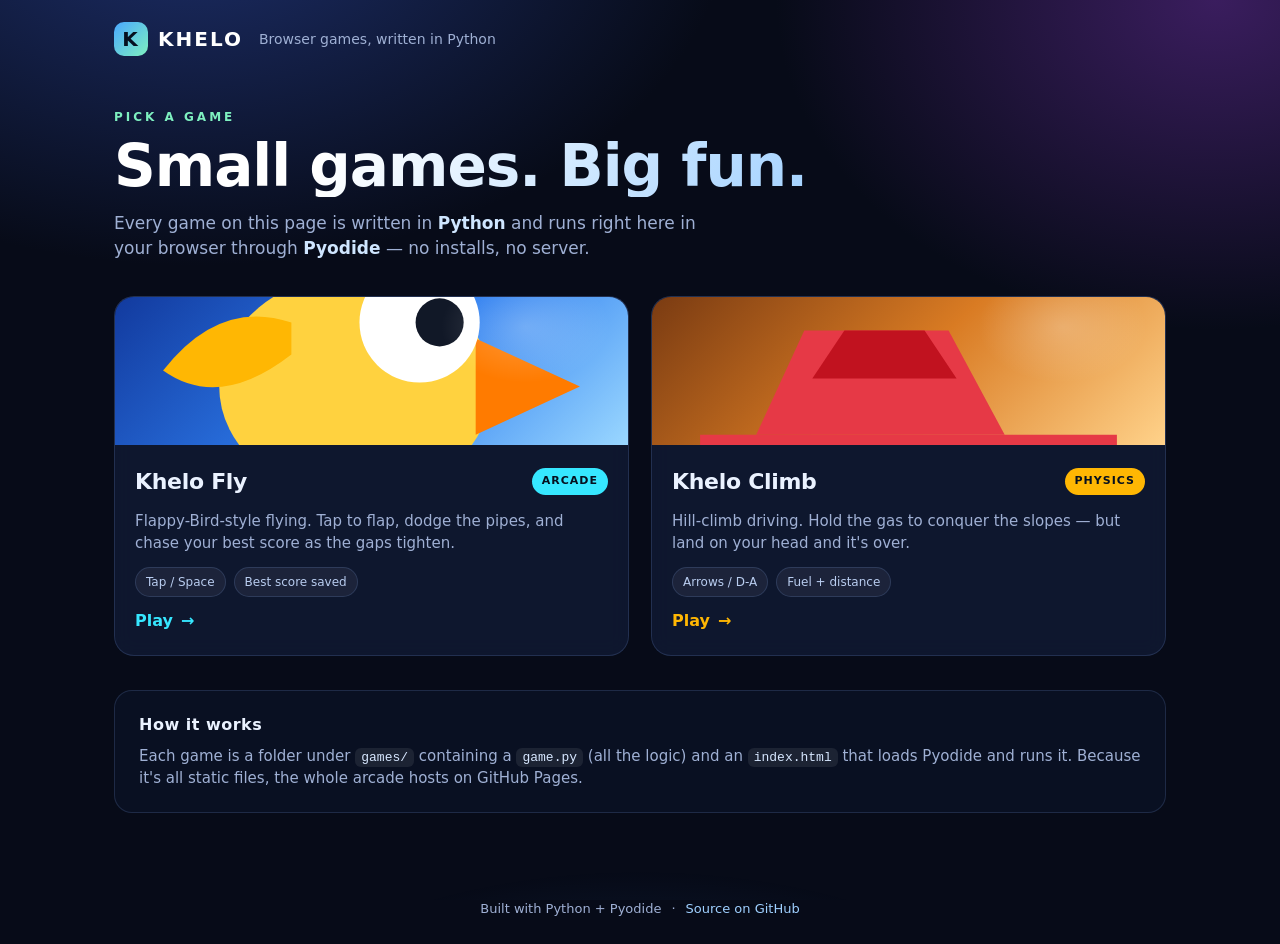
==== index.html @ b12587e0 "Use inline SVG icons on the dashboard cards" ====
<!doctype html>
<html lang="en">
<head>
  <meta charset="utf-8">
  <meta name="viewport" content="width=device-width, initial-scale=1">
  <meta name="description" content="Khelo - a little arcade of browser games, all written in Python and running in your browser.">
  <title>Khelo - Play Python Games</title>
  <link rel="stylesheet" href="style.css">
</head>
<body>
  <div class="glow" aria-hidden="true"></div>

  <header class="topbar">
    <a class="brand" href="./"><span>K</span>KHELO</a>
    <span class="tagline">Browser games, written in Python</span>
  </header>

  <main class="wrap">
    <section class="hero">
      <p class="eyebrow">Pick a game</p>
      <h1>Small games. Big fun.</h1>
      <p class="lede">
        Every game on this page is written in <strong>Python</strong> and runs right here in
        your browser through <strong>Pyodide</strong> — no installs, no server.
      </p>
    </section>

    <!-- Add a new game by copying a <a class="card"> block and pointing it at
         its folder under games/. -->
    <section class="grid" aria-label="Games">

      <a class="card" href="games/fly/" style="--accent:#36e7ff">
        <div class="thumb thumb-fly" aria-hidden="true">
          <svg viewBox="0 0 64 64">
            <ellipse cx="30" cy="34" rx="17" ry="14" fill="#ffd23f"/>
            <path d="M45 28l13 6-13 6z" fill="#ff7b00"/>
            <circle cx="38" cy="26" r="7.5" fill="#fff"/>
            <circle cx="40.5" cy="26" r="3" fill="#111827"/>
            <path d="M22 30q-9 7-16 2 7-9 16-6z" fill="#ffb703"/>
          </svg>
        </div>
        <div class="card-body">
          <div class="card-head">
            <h2>Khelo Fly</h2>
            <span class="chip">Arcade</span>
          </div>
          <p>Flappy-Bird-style flying. Tap to flap, dodge the pipes, and chase your best score as the gaps tighten.</p>
          <div class="meta">
            <span>Tap / Space</span>
            <span>Best score saved</span>
          </div>
          <span class="play">Play <b>&#8594;</b></span>
        </div>
      </a>

      <a class="card" href="games/hillclimb/" style="--accent:#ffb703">
        <div class="thumb thumb-climb" aria-hidden="true">
          <svg viewBox="0 0 64 64">
            <path d="M6 40h52v7H6z" fill="#e63946"/>
            <path d="M13 40l6-13h18l7 13z" fill="#e63946"/>
            <path d="M20 33l4-6h10l4 6z" fill="#c1121f"/>
            <circle cx="19" cy="49" r="6.5" fill="#1c2233"/>
            <circle cx="47" cy="49" r="6.5" fill="#1c2233"/>
            <circle cx="19" cy="49" r="2.6" fill="#7b8798"/>
            <circle cx="47" cy="49" r="2.6" fill="#7b8798"/>
          </svg>
        </div>
        <div class="card-body">
          <div class="card-head">
            <h2>Khelo Climb</h2>
            <span class="chip">Physics</span>
          </div>
          <p>Hill-climb driving. Hold the gas to conquer the slopes — but land on your head and it's over.</p>
          <div class="meta">
            <span>Arrows / D-A</span>
            <span>Fuel + distance</span>
          </div>
          <span class="play">Play <b>&#8594;</b></span>
        </div>
      </a>

    </section>

    <section class="note">
      <h3>How it works</h3>
      <p>
        Each game is a folder under <code>games/</code> containing a <code>game.py</code>
        (all the logic) and an <code>index.html</code> that loads Pyodide and runs it.
        Because it's all static files, the whole arcade hosts on GitHub Pages.
      </p>
    </section>
  </main>

  <footer class="foot">
    <span>Built with Python + Pyodide</span>
    <span>·</span>
    <a href="https://github.com/542bheemsingh-cmd/khelo">Source on GitHub</a>
  </footer>
</body>
</html>
---- style.css ----
:root {
  --ink: #eaf2ff;
  --muted: #9fb0d4;
  --panel: rgba(18, 28, 56, 0.72);
  --line: rgba(140, 180, 255, 0.16);
}

* { box-sizing: border-box; }

html, body { margin: 0; }

body {
  min-height: 100%;
  background:
    radial-gradient(900px 600px at 15% -10%, #1d2f6b 0%, transparent 60%),
    radial-gradient(800px 600px at 95% 0%, #3a1d5e 0%, transparent 55%),
    #070b18;
  color: var(--ink);
  font-family: system-ui, -apple-system, "Segoe UI", Roboto, sans-serif;
  line-height: 1.5;
  overflow-x: hidden;
}

.glow {
  position: fixed;
  inset: 0;
  pointer-events: none;
  background: radial-gradient(600px 300px at 50% 120%, rgba(80, 160, 255, 0.18), transparent 70%);
}

/* ---- top bar ---- */
.topbar {
  display: flex;
  align-items: center;
  gap: 16px;
  padding: 22px clamp(18px, 5vw, 64px);
  max-width: 1180px;
  margin: 0 auto;
}

.brand {
  display: inline-flex;
  align-items: center;
  gap: 10px;
  font-weight: 800;
  letter-spacing: 2px;
  font-size: 20px;
  color: #fff;
  text-decoration: none;
}
.brand span {
  display: grid;
  place-items: center;
  width: 34px;
  height: 34px;
  border-radius: 10px;
  background: linear-gradient(135deg, #4aa8ff, #7ef0c0);
  color: #06101f;
  font-weight: 900;
}

.tagline { color: var(--muted); font-size: 14px; }

/* ---- layout ---- */
.wrap {
  max-width: 1180px;
  margin: 0 auto;
  padding: 0 clamp(18px, 5vw, 64px) 60px;
}

.hero { padding: 30px 0 34px; }

.eyebrow {
  margin: 0 0 10px;
  text-transform: uppercase;
  letter-spacing: 3px;
  font-size: 12px;
  font-weight: 700;
  color: #7ef0c0;
}

.hero h1 {
  margin: 0 0 14px;
  font-size: clamp(34px, 6vw, 58px);
  line-height: 1.05;
  letter-spacing: -1px;
  background: linear-gradient(120deg, #ffffff 20%, #9fd0ff 70%, #7ef0c0);
  -webkit-background-clip: text;
  background-clip: text;
  color: transparent;
}

.lede {
  margin: 0;
  max-width: 620px;
  font-size: 17px;
  color: var(--muted);
}
.lede strong { color: #cfe6ff; font-weight: 700; }

/* ---- cards ---- */
.grid {
  display: grid;
  grid-template-columns: repeat(auto-fit, minmax(300px, 1fr));
  gap: 22px;
}

.card {
  display: flex;
  flex-direction: column;
  background: var(--panel);
  border: 1px solid var(--line);
  border-radius: 20px;
  overflow: hidden;
  text-decoration: none;
  color: inherit;
  backdrop-filter: blur(10px);
  transition: transform 0.18s ease, border-color 0.18s ease, box-shadow 0.18s ease;
}
.card:hover,
.card:focus-visible {
  transform: translateY(-6px);
  border-color: var(--accent);
  box-shadow: 0 22px 50px rgba(0, 0, 0, 0.45), 0 0 0 1px var(--accent) inset;
  outline: none;
}

.thumb {
  position: relative;
  height: 148px;
  display: grid;
  place-items: center;
  overflow: hidden;
}
.thumb::after {
  content: "";
  position: absolute;
  inset: 0;
  background: radial-gradient(120px 80px at 80% 20%, rgba(255, 255, 255, 0.22), transparent 70%);
}
.thumb .emoji { font-size: 62px; filter: drop-shadow(0 8px 18px rgba(0, 0, 0, 0.45)); }
.thumb-fly { background: linear-gradient(135deg, #123a9e, #2f7ff0 55%, #9ad7ff); }
.thumb-climb { background: linear-gradient(135deg, #7a3b12, #d97b23 50%, #ffd28a); }

.card-body { padding: 20px 20px 22px; display: flex; flex-direction: column; gap: 12px; flex: 1; }

.card-head { display: flex; align-items: center; justify-content: space-between; gap: 12px; }
.card-head h2 { margin: 0; font-size: 22px; letter-spacing: -0.3px; }

.chip {
  font-size: 11px;
  font-weight: 700;
  letter-spacing: 1px;
  text-transform: uppercase;
  padding: 5px 10px;
  border-radius: 999px;
  color: #06101f;
  background: var(--accent);
}

.card-body p { margin: 0; color: var(--muted); font-size: 15px; }

.meta { display: flex; flex-wrap: wrap; gap: 8px; }
.meta span {
  font-size: 12px;
  color: #b9cdf0;
  padding: 5px 10px;
  border-radius: 999px;
  background: rgba(255, 255, 255, 0.06);
  border: 1px solid var(--line);
}

.play {
  margin-top: auto;
  font-weight: 700;
  color: var(--accent);
  display: inline-flex;
  align-items: center;
  gap: 8px;
}
.play b { transition: transform 0.18s ease; }
.card:hover .play b { transform: translateX(4px); }

/* ---- note ---- */
.note {
  margin-top: 34px;
  padding: 22px 24px;
  border-radius: 18px;
  background: rgba(12, 20, 42, 0.6);
  border: 1px solid var(--line);
}
.note h3 { margin: 0 0 8px; font-size: 16px; letter-spacing: 0.5px; }
.note p { margin: 0; color: var(--muted); font-size: 15px; }
code {
  background: rgba(255, 255, 255, 0.08);
  padding: 2px 6px;
  border-radius: 6px;
  font-size: 13px;
  color: #d7e7ff;
}

/* ---- footer ---- */
.foot {
  display: flex;
  gap: 10px;
  justify-content: center;
  align-items: center;
  padding: 26px;
  color: var(--muted);
  font-size: 13px;
}
.foot a { color: #9fd0ff; text-decoration: none; }
.foot a:hover { text-decoration: underline; }
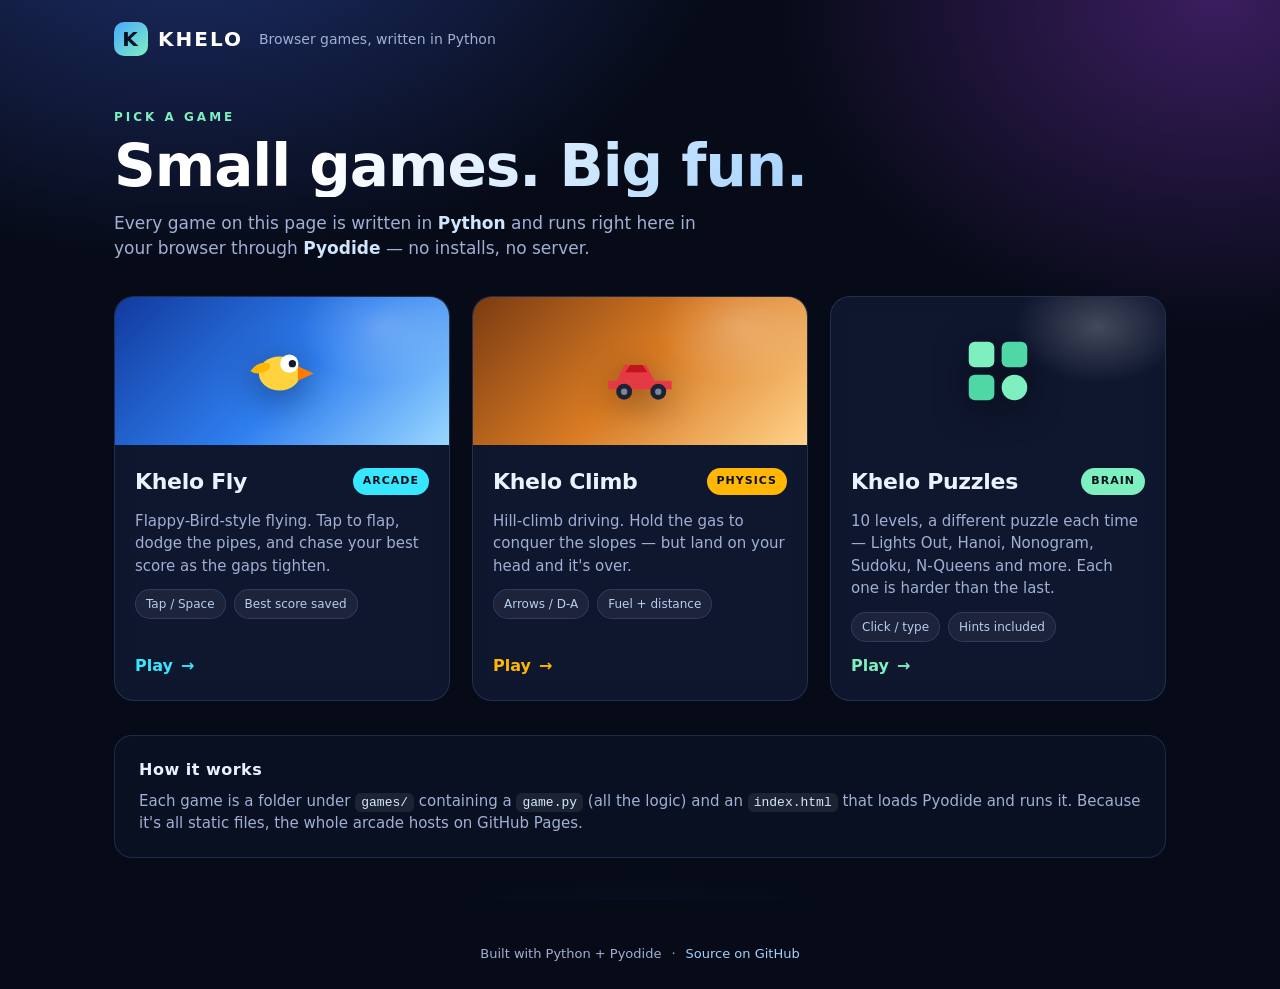
==== commit f9c589da: "Dashboard: add the Khelo Puzzles card" ====
--- a/index.html
+++ b/index.html
@@ -79,6 +79,29 @@
         </div>
       </a>
 
+      <a class="card" href="games/puzzle/" style="--accent:#7ef0c0">
+        <div class="thumb thumb-puzzle" aria-hidden="true">
+          <svg viewBox="0 0 64 64">
+            <rect x="8" y="8" width="21" height="21" rx="5" fill="#7ef0c0"/>
+            <rect x="35" y="8" width="21" height="21" rx="5" fill="#4fd8a6"/>
+            <rect x="8" y="35" width="21" height="21" rx="5" fill="#4fd8a6"/>
+            <circle cx="45.5" cy="45.5" r="10.5" fill="#7ef0c0"/>
+          </svg>
+        </div>
+        <div class="card-body">
+          <div class="card-head">
+            <h2>Khelo Puzzles</h2>
+            <span class="chip">Brain</span>
+          </div>
+          <p>10 levels, a different puzzle each time — Lights Out, Hanoi, Nonogram, Sudoku, N-Queens and more. Each one is harder than the last.</p>
+          <div class="meta">
+            <span>Click / type</span>
+            <span>Hints included</span>
+          </div>
+          <span class="play">Play <b>&#8594;</b></span>
+        </div>
+      </a>
+
     </section>
 
     <section class="note">
--- a/style.css
+++ b/style.css
@@ -138,7 +138,7 @@
   inset: 0;
   background: radial-gradient(120px 80px at 80% 20%, rgba(255, 255, 255, 0.22), transparent 70%);
 }
-.thumb .emoji { font-size: 62px; filter: drop-shadow(0 8px 18px rgba(0, 0, 0, 0.45)); }
+.thumb svg { width: 78px; height: 78px; display: block; filter: drop-shadow(0 8px 18px rgba(0, 0, 0, 0.45)); }
 .thumb-fly { background: linear-gradient(135deg, #123a9e, #2f7ff0 55%, #9ad7ff); }
 .thumb-climb { background: linear-gradient(135deg, #7a3b12, #d97b23 50%, #ffd28a); }
 
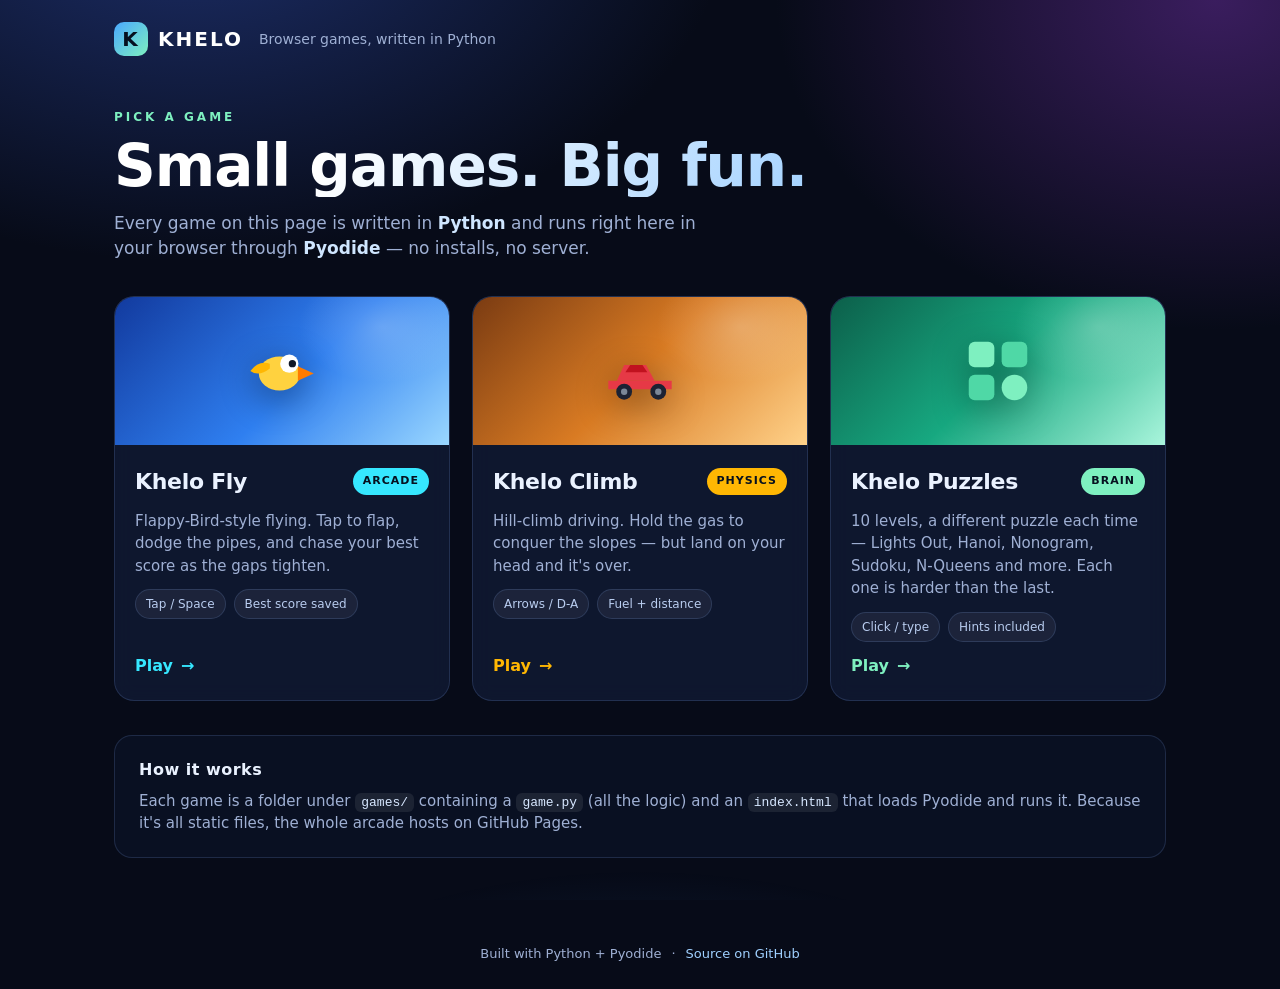
==== commit 83481092: "Dashboard: mobile viewport meta" ====
--- a/index.html
+++ b/index.html
@@ -2,7 +2,8 @@
 <html lang="en">
 <head>
   <meta charset="utf-8">
-  <meta name="viewport" content="width=device-width, initial-scale=1">
+  <meta name="viewport" content="width=device-width, initial-scale=1, viewport-fit=cover">
+  <meta name="theme-color" content="#070b18">
   <meta name="description" content="Khelo - a little arcade of browser games, all written in Python and running in your browser.">
   <title>Khelo - Play Python Games</title>
   <link rel="stylesheet" href="style.css">
--- a/style.css
+++ b/style.css
@@ -141,6 +141,7 @@
 .thumb svg { width: 78px; height: 78px; display: block; filter: drop-shadow(0 8px 18px rgba(0, 0, 0, 0.45)); }
 .thumb-fly { background: linear-gradient(135deg, #123a9e, #2f7ff0 55%, #9ad7ff); }
 .thumb-climb { background: linear-gradient(135deg, #7a3b12, #d97b23 50%, #ffd28a); }
+.thumb-puzzle { background: linear-gradient(135deg, #0c5f4a, #17a880 50%, #a9f5dc); }
 
 .card-body { padding: 20px 20px 22px; display: flex; flex-direction: column; gap: 12px; flex: 1; }
 
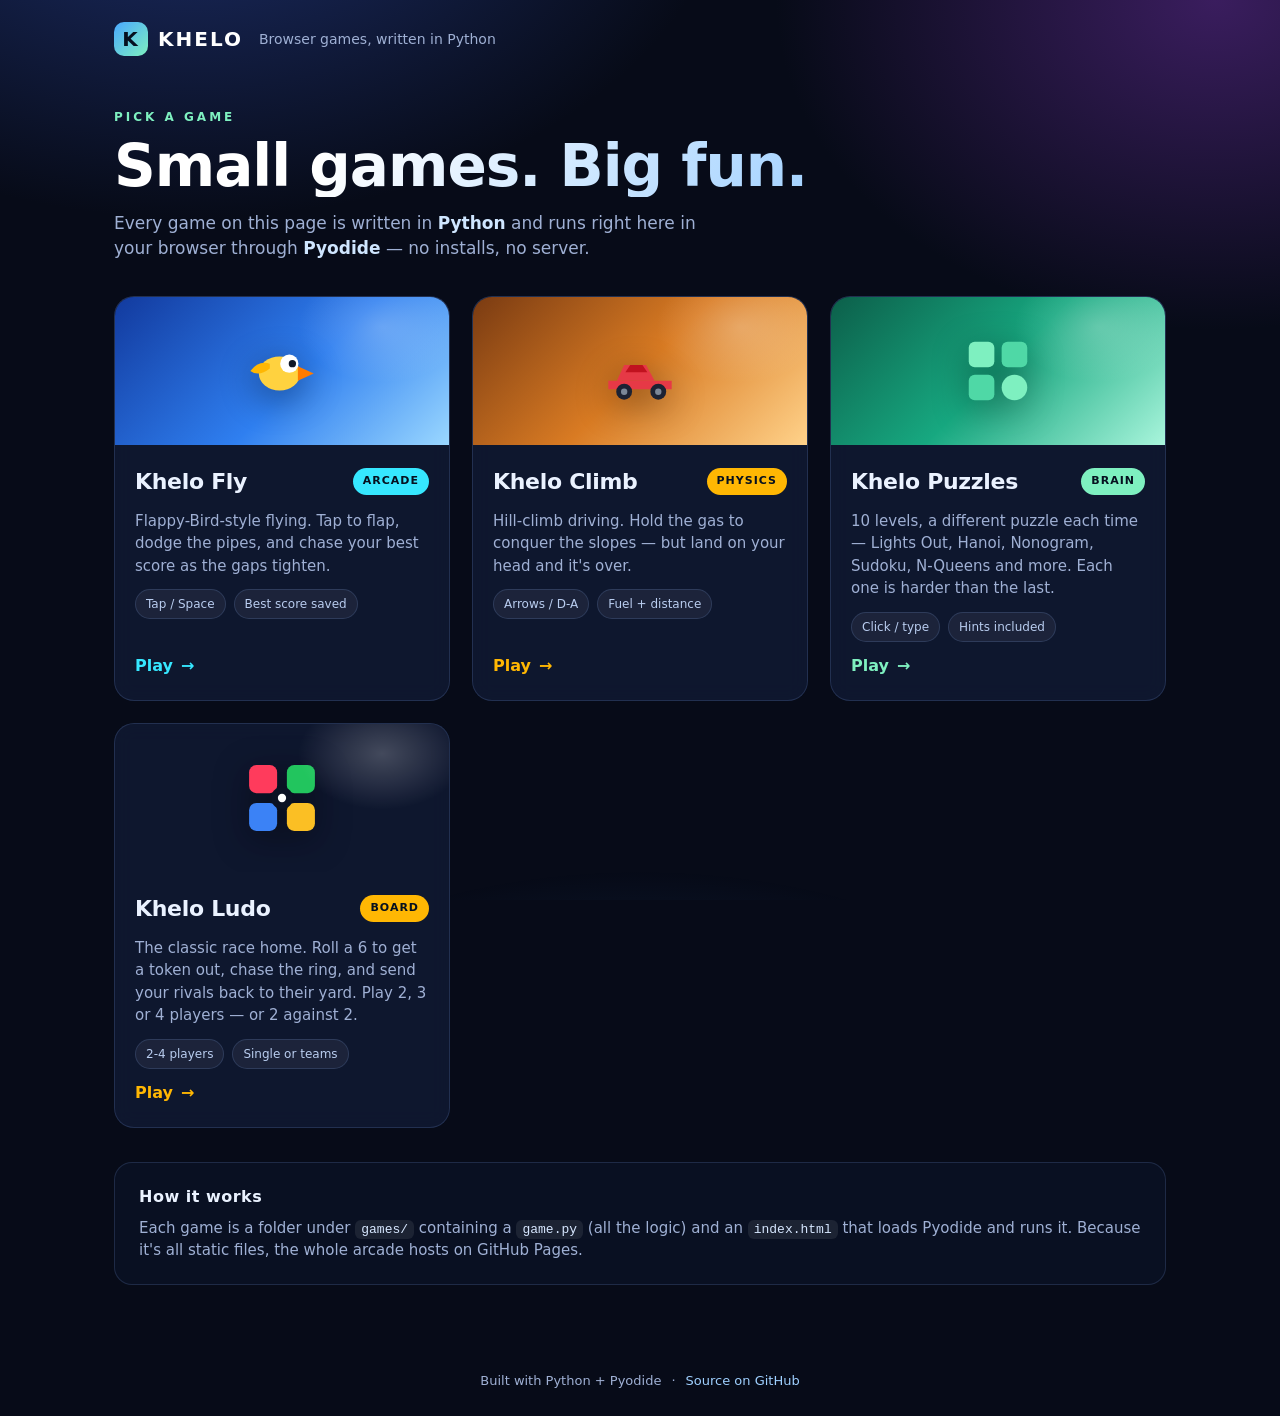
==== commit 6b512374: "Dashboard: add the Khelo Ludo card" ====
--- a/index.html
+++ b/index.html
@@ -103,6 +103,31 @@
         </div>
       </a>
 
+      <a class="card" href="games/ludo/" style="--accent:#ffb703">
+        <div class="thumb thumb-ludo" aria-hidden="true">
+          <svg viewBox="0 0 64 64">
+            <rect x="5" y="5" width="23" height="23" rx="6" fill="#ff3b5c"/>
+            <rect x="36" y="5" width="23" height="23" rx="6" fill="#22c55e"/>
+            <rect x="36" y="36" width="23" height="23" rx="6" fill="#fbbf24"/>
+            <rect x="5" y="36" width="23" height="23" rx="6" fill="#3b82f6"/>
+            <circle cx="32" cy="32" r="9" fill="#0b1224"/>
+            <circle cx="32" cy="32" r="3.4" fill="#ffffff"/>
+          </svg>
+        </div>
+        <div class="card-body">
+          <div class="card-head">
+            <h2>Khelo Ludo</h2>
+            <span class="chip">Board</span>
+          </div>
+          <p>The classic race home. Roll a 6 to get a token out, chase the ring, and send your rivals back to their yard. Play 2, 3 or 4 players &mdash; or 2 against 2.</p>
+          <div class="meta">
+            <span>2-4 players</span>
+            <span>Single or teams</span>
+          </div>
+          <span class="play">Play <b>&#8594;</b></span>
+        </div>
+      </a>
+
     </section>
 
     <section class="note">
--- a/style.css
+++ b/style.css
@@ -212,3 +212,30 @@
 }
 .foot a { color: #9fd0ff; text-decoration: none; }
 .foot a:hover { text-decoration: underline; }
+
+/* ---- small screens / phones ---- */
+@media (max-width: 720px) {
+  .topbar { padding: 16px clamp(14px, 5vw, 24px); gap: 10px; }
+  .tagline { display: none; }
+  .wrap { padding: 0 clamp(14px, 5vw, 24px) 40px; }
+  .hero { padding: 18px 0 26px; }
+  .lede { font-size: 16px; }
+  .grid { gap: 16px; grid-template-columns: 1fr; }
+  .card-body { padding: 16px 16px 18px; gap: 10px; }
+  .card-head h2 { font-size: 20px; }
+  .thumb { height: 140px; }
+  .foot { padding: 20px 16px calc(24px + env(safe-area-inset-bottom)); flex-wrap: wrap; }
+}
+
+@media (max-width: 420px) {
+  .hero h1 { font-size: clamp(28px, 9vw, 38px); }
+  .lede { font-size: 15px; }
+  .eyebrow { letter-spacing: 2px; font-size: 11px; }
+  .thumb { height: 120px; }
+  .thumb svg { width: 64px; height: 64px; }
+}
+
+/* a little breathing room under the notch / home bar */
+@supports (padding: env(safe-area-inset-top)) {
+  .topbar { padding-top: calc(22px + env(safe-area-inset-top)); }
+}
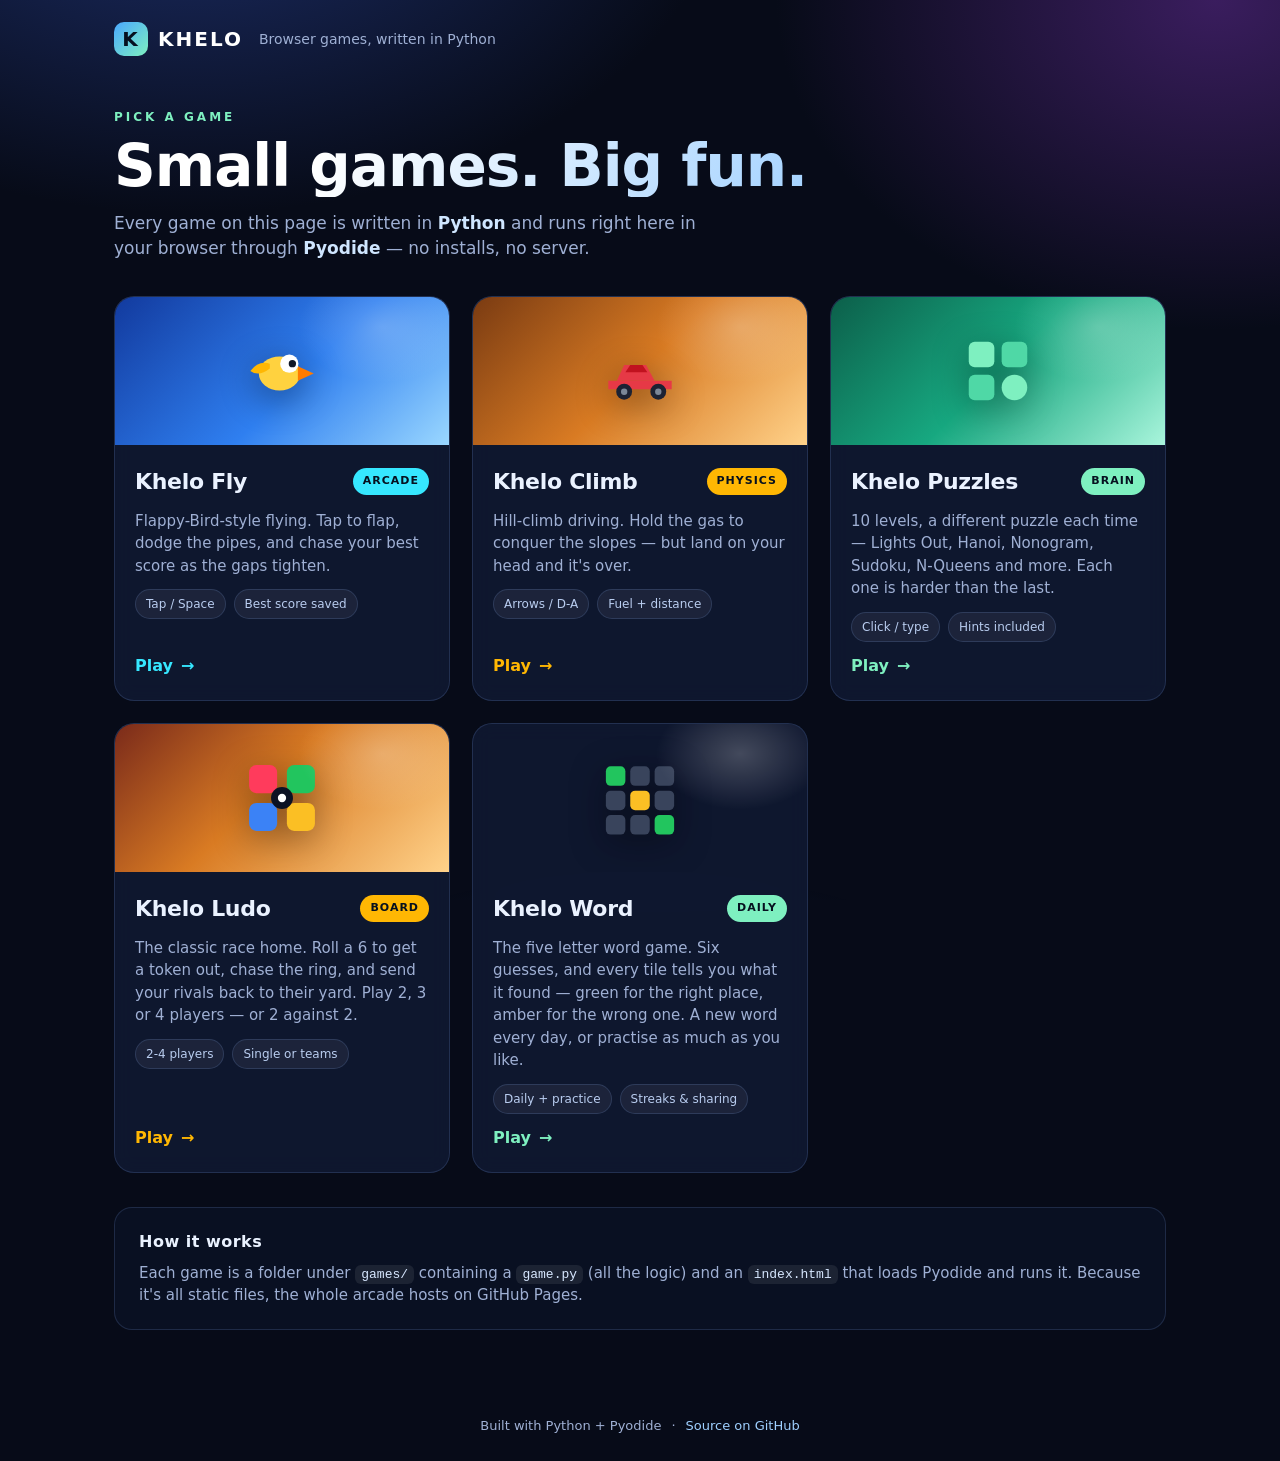
==== commit d8d06e77: "Dashboard: add the Khelo Word card" ====
--- a/index.html
+++ b/index.html
@@ -128,6 +128,34 @@
         </div>
       </a>
 
+      <a class="card" href="games/word/" style="--accent:#7ef0c0">
+        <div class="thumb thumb-word" aria-hidden="true">
+          <svg viewBox="0 0 64 64">
+            <rect x="4" y="6" width="16" height="16" rx="4" fill="#22c55e"/>
+            <rect x="24" y="6" width="16" height="16" rx="4" fill="#39445c"/>
+            <rect x="44" y="6" width="16" height="16" rx="4" fill="#39445c"/>
+            <rect x="4" y="26" width="16" height="16" rx="4" fill="#39445c"/>
+            <rect x="24" y="26" width="16" height="16" rx="4" fill="#fbbf24"/>
+            <rect x="44" y="26" width="16" height="16" rx="4" fill="#39445c"/>
+            <rect x="4" y="46" width="16" height="16" rx="4" fill="#39445c"/>
+            <rect x="24" y="46" width="16" height="16" rx="4" fill="#39445c"/>
+            <rect x="44" y="46" width="16" height="16" rx="4" fill="#22c55e"/>
+          </svg>
+        </div>
+        <div class="card-body">
+          <div class="card-head">
+            <h2>Khelo Word</h2>
+            <span class="chip">Daily</span>
+          </div>
+          <p>The five letter word game. Six guesses, and every tile tells you what it found &mdash; green for the right place, amber for the wrong one. A new word every day, or practise as much as you like.</p>
+          <div class="meta">
+            <span>Daily + practice</span>
+            <span>Streaks &amp; sharing</span>
+          </div>
+          <span class="play">Play <b>&#8594;</b></span>
+        </div>
+      </a>
+
     </section>
 
     <section class="note">
--- a/style.css
+++ b/style.css
@@ -142,6 +142,7 @@
 .thumb-fly { background: linear-gradient(135deg, #123a9e, #2f7ff0 55%, #9ad7ff); }
 .thumb-climb { background: linear-gradient(135deg, #7a3b12, #d97b23 50%, #ffd28a); }
 .thumb-puzzle { background: linear-gradient(135deg, #0c5f4a, #17a880 50%, #a9f5dc); }
+.thumb-ludo { background: linear-gradient(135deg, #7a2a1a, #d97b23 45%, #ffd28a); }
 
 .card-body { padding: 20px 20px 22px; display: flex; flex-direction: column; gap: 12px; flex: 1; }
 
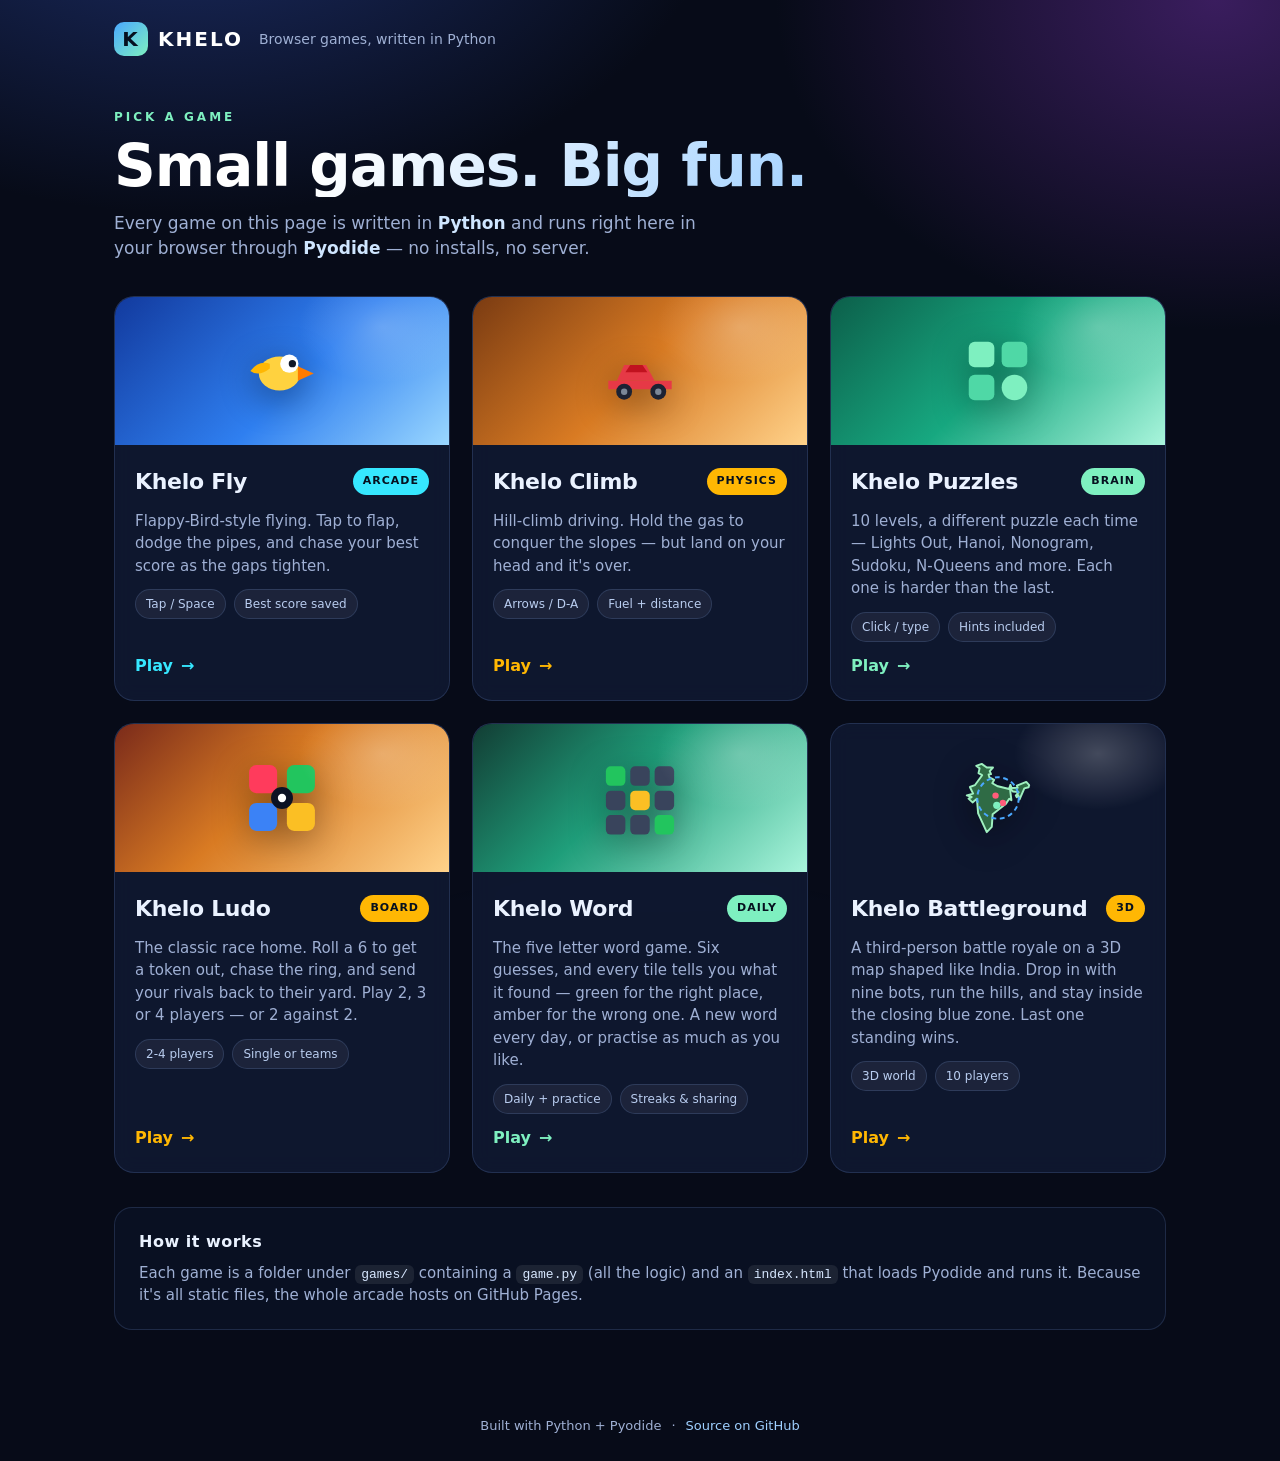
==== commit 2d70af1a: "Dashboard: add the Khelo Battleground card" ====
--- a/index.html
+++ b/index.html
@@ -156,6 +156,30 @@
         </div>
       </a>
 
+      <a class="card" href="games/battle/" style="--accent:#ffb703">
+        <div class="thumb thumb-battle" aria-hidden="true">
+          <svg viewBox="0 0 64 64">
+            <path d="M22.8 7.0 L27.9 7.0 L25.2 9.9 L26.3 12.4 L24.3 12.7 L25.0 15.1 L28.9 17.1 L27.3 19.9 L31.9 22.4 L41.1 24.6 L42.2 21.2 L43.1 23.8 L48.2 23.7 L47.5 21.9 L55.2 18.8 L57.6 21.4 L57.1 23.2 L53.6 24.1 L49.7 33.2 L48.6 29.7 L47.4 31.3 L46.6 30.0 L48.9 27.2 L44.3 26.7 L41.8 24.1 L43.0 33.8 L41.2 32.6 L38.3 37.0 L27.6 45.3 L26.9 55.7 L22.8 60.0 L15.7 44.6 L14.7 32.6 L11.1 35.6 L7.8 32.5 L10.4 31.2 L6.4 29.9 L11.6 28.4 L8.9 23.0 L13.0 21.5 L19.0 13.3 L16.0 11.6 L16.9 7.7 L14.1 5.6 L18.6 4.0 Z" fill="#2f6b45" stroke="#9ff0c0" stroke-width="1.6" stroke-linejoin="round"/>
+            <circle cx="32" cy="32" r="17" fill="none" stroke="#4aa8ff" stroke-width="1.6" stroke-dasharray="4 3"/>
+            <circle cx="30" cy="30" r="2.6" fill="#ff5c7a"/>
+            <circle cx="36" cy="36" r="2.6" fill="#ff5c7a"/>
+            <circle cx="31" cy="38" r="3.0" fill="#7ef0c0"/>
+          </svg>
+        </div>
+        <div class="card-body">
+          <div class="card-head">
+            <h2>Khelo Battleground</h2>
+            <span class="chip">3D</span>
+          </div>
+          <p>A third-person battle royale on a 3D map shaped like India. Drop in with nine bots, run the hills, and stay inside the closing blue zone. Last one standing wins.</p>
+          <div class="meta">
+            <span>3D world</span>
+            <span>10 players</span>
+          </div>
+          <span class="play">Play <b>&#8594;</b></span>
+        </div>
+      </a>
+
     </section>
 
     <section class="note">
--- a/style.css
+++ b/style.css
@@ -143,6 +143,7 @@
 .thumb-climb { background: linear-gradient(135deg, #7a3b12, #d97b23 50%, #ffd28a); }
 .thumb-puzzle { background: linear-gradient(135deg, #0c5f4a, #17a880 50%, #a9f5dc); }
 .thumb-ludo { background: linear-gradient(135deg, #7a2a1a, #d97b23 45%, #ffd28a); }
+.thumb-word { background: linear-gradient(135deg, #123d34, #1f9e7a 45%, #a9f5dc); }
 
 .card-body { padding: 20px 20px 22px; display: flex; flex-direction: column; gap: 12px; flex: 1; }
 
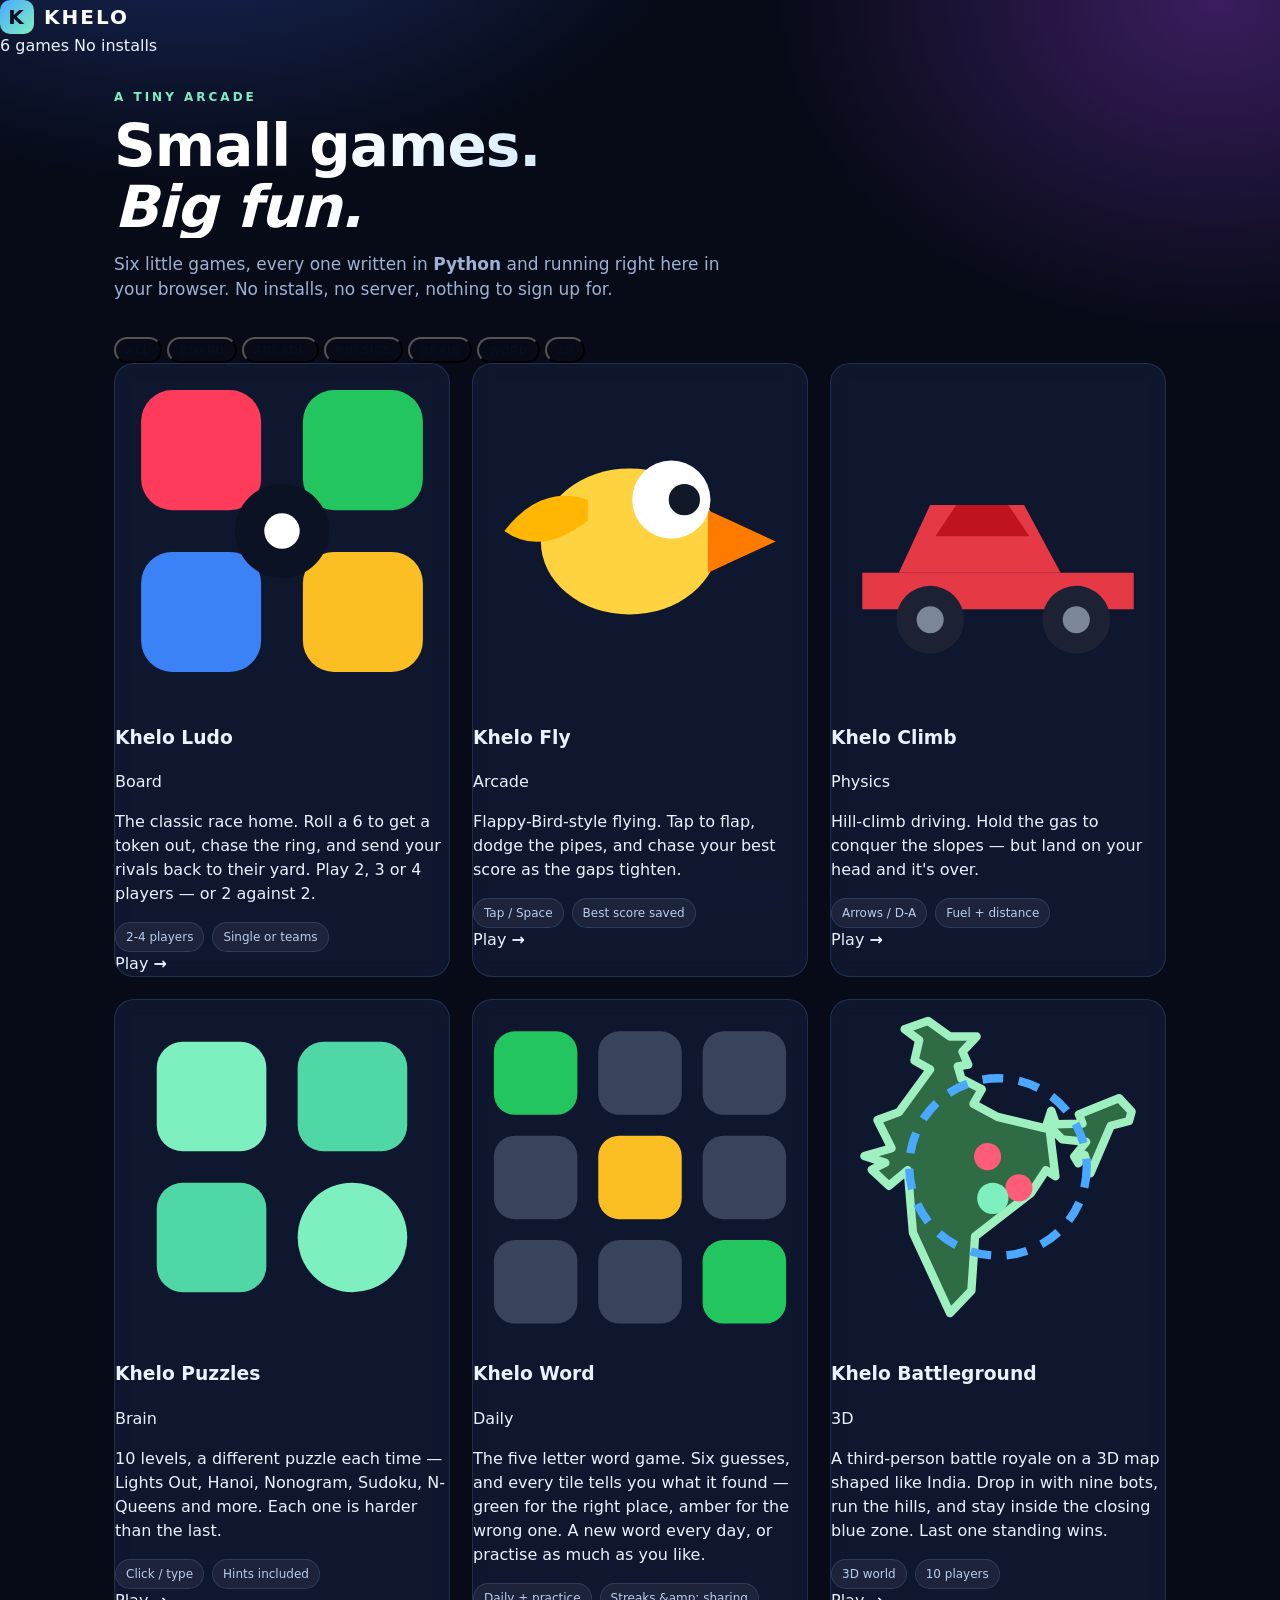
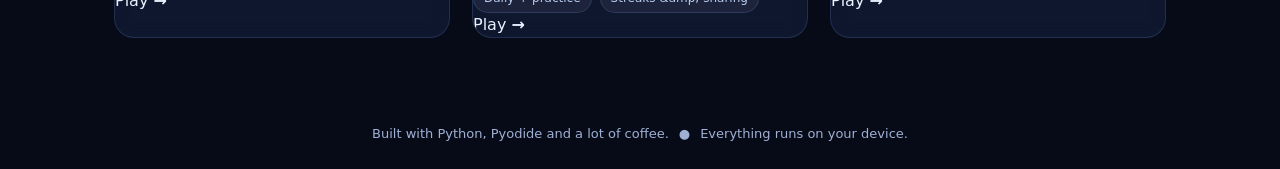
==== commit 08d2a011: "Front page: a denser bento grid, filter chips, hover glow, staggered entry and a bigger headline" ====
--- a/index.html
+++ b/index.html
@@ -4,198 +4,171 @@
   <meta charset="utf-8">
   <meta name="viewport" content="width=device-width, initial-scale=1, viewport-fit=cover">
   <meta name="theme-color" content="#070b18">
-  <meta name="description" content="Khelo - a little arcade of browser games, all written in Python and running in your browser.">
+  <meta name="description" content="Khelo - six little browser games, every one written in Python and running right here.">
   <title>Khelo - Play Python Games</title>
   <link rel="stylesheet" href="style.css">
 </head>
 <body>
   <div class="glow" aria-hidden="true"></div>
 
-  <header class="topbar">
-    <a class="brand" href="./"><span>K</span>KHELO</a>
-    <span class="tagline">Browser games, written in Python</span>
+  <header class="top">
+    <a class="brand" href="./"><span class="mark">K</span>KHELO</a>
+    <div class="top-right">
+      <span class="pill">6 games</span>
+      <span class="pill hide-sm">No installs</span>
+    </div>
   </header>
 
   <main class="wrap">
     <section class="hero">
-      <p class="eyebrow">Pick a game</p>
-      <h1>Small games. Big fun.</h1>
+      <p class="eyebrow">A tiny arcade</p>
+      <h1>Small games.<br><em>Big fun.</em></h1>
       <p class="lede">
-        Every game on this page is written in <strong>Python</strong> and runs right here in
-        your browser through <strong>Pyodide</strong> — no installs, no server.
+        Six little games, every one written in <b>Python</b> and running
+        right here in your browser. No installs, no server, nothing to sign up for.
       </p>
     </section>
 
-    <!-- Add a new game by copying a <a class="card"> block and pointing it at
-         its folder under games/. -->
+    <div class="filters" role="group" aria-label="Filter games">
+      <button class="chip is-on" type="button" data-f="all">All</button>
+      <button class="chip" type="button" data-f="board">Board</button>
+      <button class="chip" type="button" data-f="arcade">Arcade</button>
+      <button class="chip" type="button" data-f="physics">Physics</button>
+      <button class="chip" type="button" data-f="brain">Brain</button>
+      <button class="chip" type="button" data-f="word">Word</button>
+      <button class="chip" type="button" data-f="3d">3D</button>
+    </div>
+
     <section class="grid" aria-label="Games">
 
-      <a class="card" href="games/fly/" style="--accent:#36e7ff">
-        <div class="thumb thumb-fly" aria-hidden="true">
-          <svg viewBox="0 0 64 64">
-            <ellipse cx="30" cy="34" rx="17" ry="14" fill="#ffd23f"/>
-            <path d="M45 28l13 6-13 6z" fill="#ff7b00"/>
-            <circle cx="38" cy="26" r="7.5" fill="#fff"/>
-            <circle cx="40.5" cy="26" r="3" fill="#111827"/>
-            <path d="M22 30q-9 7-16 2 7-9 16-6z" fill="#ffb703"/>
-          </svg>
+      <a class="card wide" href="games/ludo/" data-cat="board"
+         style="--accent:#ffb703;--i:0">
+        <div class="art" aria-hidden="true">
+          <span class="art-grid"></span>
+          <span class="art-icon"><svg viewBox="0 0 64 64"> <rect x="5" y="5" width="23" height="23" rx="6" fill="#ff3b5c"/> <rect x="36" y="5" width="23" height="23" rx="6" fill="#22c55e"/> <rect x="36" y="36" width="23" height="23" rx="6" fill="#fbbf24"/> <rect x="5" y="36" width="23" height="23" rx="6" fill="#3b82f6"/> <circle cx="32" cy="32" r="9" fill="#0b1224"/> <circle cx="32" cy="32" r="3.4" fill="#ffffff"/> </svg></span>
         </div>
-        <div class="card-body">
-          <div class="card-head">
-            <h2>Khelo Fly</h2>
-            <span class="chip">Arcade</span>
+        <div class="body">
+          <div class="head">
+            <h3>Khelo Ludo</h3>
+            <span class="tag">Board</span>
+          </div>
+          <p>The classic race home. Roll a 6 to get a token out, chase the ring, and send your rivals back to their yard. Play 2, 3 or 4 players &mdash; or 2 against 2.</p>
+          <div class="meta"><span>2-4 players</span><span>Single or teams</span></div>
+          <span class="go">Play <b>&#8594;</b></span>
+        </div>
+      </a>
+      <a class="card" href="games/fly/" data-cat="arcade"
+         style="--accent:#36e7ff;--i:1">
+        <div class="art" aria-hidden="true">
+          <span class="art-grid"></span>
+          <span class="art-icon"><svg viewBox="0 0 64 64"> <ellipse cx="30" cy="34" rx="17" ry="14" fill="#ffd23f"/> <path d="M45 28l13 6-13 6z" fill="#ff7b00"/> <circle cx="38" cy="26" r="7.5" fill="#fff"/> <circle cx="40.5" cy="26" r="3" fill="#111827"/> <path d="M22 30q-9 7-16 2 7-9 16-6z" fill="#ffb703"/> </svg></span>
+        </div>
+        <div class="body">
+          <div class="head">
+            <h3>Khelo Fly</h3>
+            <span class="tag">Arcade</span>
           </div>
           <p>Flappy-Bird-style flying. Tap to flap, dodge the pipes, and chase your best score as the gaps tighten.</p>
-          <div class="meta">
-            <span>Tap / Space</span>
-            <span>Best score saved</span>
-          </div>
-          <span class="play">Play <b>&#8594;</b></span>
+          <div class="meta"><span>Tap / Space</span><span>Best score saved</span></div>
+          <span class="go">Play <b>&#8594;</b></span>
         </div>
       </a>
-
-      <a class="card" href="games/hillclimb/" style="--accent:#ffb703">
-        <div class="thumb thumb-climb" aria-hidden="true">
-          <svg viewBox="0 0 64 64">
-            <path d="M6 40h52v7H6z" fill="#e63946"/>
-            <path d="M13 40l6-13h18l7 13z" fill="#e63946"/>
-            <path d="M20 33l4-6h10l4 6z" fill="#c1121f"/>
-            <circle cx="19" cy="49" r="6.5" fill="#1c2233"/>
-            <circle cx="47" cy="49" r="6.5" fill="#1c2233"/>
-            <circle cx="19" cy="49" r="2.6" fill="#7b8798"/>
-            <circle cx="47" cy="49" r="2.6" fill="#7b8798"/>
-          </svg>
+      <a class="card" href="games/hillclimb/" data-cat="physics"
+         style="--accent:#ffb703;--i:2">
+        <div class="art" aria-hidden="true">
+          <span class="art-grid"></span>
+          <span class="art-icon"><svg viewBox="0 0 64 64"> <path d="M6 40h52v7H6z" fill="#e63946"/> <path d="M13 40l6-13h18l7 13z" fill="#e63946"/> <path d="M20 33l4-6h10l4 6z" fill="#c1121f"/> <circle cx="19" cy="49" r="6.5" fill="#1c2233"/> <circle cx="47" cy="49" r="6.5" fill="#1c2233"/> <circle cx="19" cy="49" r="2.6" fill="#7b8798"/> <circle cx="47" cy="49" r="2.6" fill="#7b8798"/> </svg></span>
         </div>
-        <div class="card-body">
-          <div class="card-head">
-            <h2>Khelo Climb</h2>
-            <span class="chip">Physics</span>
+        <div class="body">
+          <div class="head">
+            <h3>Khelo Climb</h3>
+            <span class="tag">Physics</span>
           </div>
           <p>Hill-climb driving. Hold the gas to conquer the slopes — but land on your head and it's over.</p>
-          <div class="meta">
-            <span>Arrows / D-A</span>
-            <span>Fuel + distance</span>
-          </div>
-          <span class="play">Play <b>&#8594;</b></span>
+          <div class="meta"><span>Arrows / D-A</span><span>Fuel + distance</span></div>
+          <span class="go">Play <b>&#8594;</b></span>
         </div>
       </a>
-
-      <a class="card" href="games/puzzle/" style="--accent:#7ef0c0">
-        <div class="thumb thumb-puzzle" aria-hidden="true">
-          <svg viewBox="0 0 64 64">
-            <rect x="8" y="8" width="21" height="21" rx="5" fill="#7ef0c0"/>
-            <rect x="35" y="8" width="21" height="21" rx="5" fill="#4fd8a6"/>
-            <rect x="8" y="35" width="21" height="21" rx="5" fill="#4fd8a6"/>
-            <circle cx="45.5" cy="45.5" r="10.5" fill="#7ef0c0"/>
-          </svg>
+      <a class="card" href="games/puzzle/" data-cat="brain"
+         style="--accent:#7ef0c0;--i:3">
+        <div class="art" aria-hidden="true">
+          <span class="art-grid"></span>
+          <span class="art-icon"><svg viewBox="0 0 64 64"> <rect x="8" y="8" width="21" height="21" rx="5" fill="#7ef0c0"/> <rect x="35" y="8" width="21" height="21" rx="5" fill="#4fd8a6"/> <rect x="8" y="35" width="21" height="21" rx="5" fill="#4fd8a6"/> <circle cx="45.5" cy="45.5" r="10.5" fill="#7ef0c0"/> </svg></span>
         </div>
-        <div class="card-body">
-          <div class="card-head">
-            <h2>Khelo Puzzles</h2>
-            <span class="chip">Brain</span>
+        <div class="body">
+          <div class="head">
+            <h3>Khelo Puzzles</h3>
+            <span class="tag">Brain</span>
           </div>
           <p>10 levels, a different puzzle each time — Lights Out, Hanoi, Nonogram, Sudoku, N-Queens and more. Each one is harder than the last.</p>
-          <div class="meta">
-            <span>Click / type</span>
-            <span>Hints included</span>
-          </div>
-          <span class="play">Play <b>&#8594;</b></span>
+          <div class="meta"><span>Click / type</span><span>Hints included</span></div>
+          <span class="go">Play <b>&#8594;</b></span>
         </div>
       </a>
-
-      <a class="card" href="games/ludo/" style="--accent:#ffb703">
-        <div class="thumb thumb-ludo" aria-hidden="true">
-          <svg viewBox="0 0 64 64">
-            <rect x="5" y="5" width="23" height="23" rx="6" fill="#ff3b5c"/>
-            <rect x="36" y="5" width="23" height="23" rx="6" fill="#22c55e"/>
-            <rect x="36" y="36" width="23" height="23" rx="6" fill="#fbbf24"/>
-            <rect x="5" y="36" width="23" height="23" rx="6" fill="#3b82f6"/>
-            <circle cx="32" cy="32" r="9" fill="#0b1224"/>
-            <circle cx="32" cy="32" r="3.4" fill="#ffffff"/>
-          </svg>
+      <a class="card" href="games/word/" data-cat="word"
+         style="--accent:#7ef0c0;--i:4">
+        <div class="art" aria-hidden="true">
+          <span class="art-grid"></span>
+          <span class="art-icon"><svg viewBox="0 0 64 64"> <rect x="4" y="6" width="16" height="16" rx="4" fill="#22c55e"/> <rect x="24" y="6" width="16" height="16" rx="4" fill="#39445c"/> <rect x="44" y="6" width="16" height="16" rx="4" fill="#39445c"/> <rect x="4" y="26" width="16" height="16" rx="4" fill="#39445c"/> <rect x="24" y="26" width="16" height="16" rx="4" fill="#fbbf24"/> <rect x="44" y="26" width="16" height="16" rx="4" fill="#39445c"/> <rect x="4" y="46" width="16" height="16" rx="4" fill="#39445c"/> <rect x="24" y="46" width="16" height="16" rx="4" fill="#39445c"/> <rect x="44" y="46" width="16" height="16" rx="4" fill="#22c55e"/> </svg></span>
         </div>
-        <div class="card-body">
-          <div class="card-head">
-            <h2>Khelo Ludo</h2>
-            <span class="chip">Board</span>
+        <div class="body">
+          <div class="head">
+            <h3>Khelo Word</h3>
+            <span class="tag">Daily</span>
           </div>
-          <p>The classic race home. Roll a 6 to get a token out, chase the ring, and send your rivals back to their yard. Play 2, 3 or 4 players &mdash; or 2 against 2.</p>
-          <div class="meta">
-            <span>2-4 players</span>
-            <span>Single or teams</span>
-          </div>
-          <span class="play">Play <b>&#8594;</b></span>
+          <p>The five letter word game. Six guesses, and every tile tells you what it found &mdash; green for the right place, amber for the wrong one. A new word every day, or practise as much as you like.</p>
+          <div class="meta"><span>Daily + practice</span><span>Streaks &amp;amp; sharing</span></div>
+          <span class="go">Play <b>&#8594;</b></span>
         </div>
       </a>
-
-      <a class="card" href="games/word/" style="--accent:#7ef0c0">
-        <div class="thumb thumb-word" aria-hidden="true">
-          <svg viewBox="0 0 64 64">
-            <rect x="4" y="6" width="16" height="16" rx="4" fill="#22c55e"/>
-            <rect x="24" y="6" width="16" height="16" rx="4" fill="#39445c"/>
-            <rect x="44" y="6" width="16" height="16" rx="4" fill="#39445c"/>
-            <rect x="4" y="26" width="16" height="16" rx="4" fill="#39445c"/>
-            <rect x="24" y="26" width="16" height="16" rx="4" fill="#fbbf24"/>
-            <rect x="44" y="26" width="16" height="16" rx="4" fill="#39445c"/>
-            <rect x="4" y="46" width="16" height="16" rx="4" fill="#39445c"/>
-            <rect x="24" y="46" width="16" height="16" rx="4" fill="#39445c"/>
-            <rect x="44" y="46" width="16" height="16" rx="4" fill="#22c55e"/>
-          </svg>
+      <a class="card wide" href="games/battle/" data-cat="3d"
+         style="--accent:#ffb703;--i:5">
+        <div class="art" aria-hidden="true">
+          <span class="art-grid"></span>
+          <span class="art-icon"><svg viewBox="0 0 64 64"> <path d="M22.8 7.0 L27.9 7.0 L25.2 9.9 L26.3 12.4 L24.3 12.7 L25.0 15.1 L28.9 17.1 L27.3 19.9 L31.9 22.4 L41.1 24.6 L42.2 21.2 L43.1 23.8 L48.2 23.7 L47.5 21.9 L55.2 18.8 L57.6 21.4 L57.1 23.2 L53.6 24.1 L49.7 33.2 L48.6 29.7 L47.4 31.3 L46.6 30.0 L48.9 27.2 L44.3 26.7 L41.8 24.1 L43.0 33.8 L41.2 32.6 L38.3 37.0 L27.6 45.3 L26.9 55.7 L22.8 60.0 L15.7 44.6 L14.7 32.6 L11.1 35.6 L7.8 32.5 L10.4 31.2 L6.4 29.9 L11.6 28.4 L8.9 23.0 L13.0 21.5 L19.0 13.3 L16.0 11.6 L16.9 7.7 L14.1 5.6 L18.6 4.0 Z" fill="#2f6b45" stroke="#9ff0c0" stroke-width="1.6" stroke-linejoin="round"/> <circle cx="32" cy="32" r="17" fill="none" stroke="#4aa8ff" stroke-width="1.6" stroke-dasharray="4 3"/> <circle cx="30" cy="30" r="2.6" fill="#ff5c7a"/> <circle cx="36" cy="36" r="2.6" fill="#ff5c7a"/> <circle cx="31" cy="38" r="3.0" fill="#7ef0c0"/> </svg></span>
         </div>
-        <div class="card-body">
-          <div class="card-head">
-            <h2>Khelo Word</h2>
-            <span class="chip">Daily</span>
-          </div>
-          <p>The five letter word game. Six guesses, and every tile tells you what it found &mdash; green for the right place, amber for the wrong one. A new word every day, or practise as much as you like.</p>
-          <div class="meta">
-            <span>Daily + practice</span>
-            <span>Streaks &amp; sharing</span>
-          </div>
-          <span class="play">Play <b>&#8594;</b></span>
-        </div>
-      </a>
-
-      <a class="card" href="games/battle/" style="--accent:#ffb703">
-        <div class="thumb thumb-battle" aria-hidden="true">
-          <svg viewBox="0 0 64 64">
-            <path d="M22.8 7.0 L27.9 7.0 L25.2 9.9 L26.3 12.4 L24.3 12.7 L25.0 15.1 L28.9 17.1 L27.3 19.9 L31.9 22.4 L41.1 24.6 L42.2 21.2 L43.1 23.8 L48.2 23.7 L47.5 21.9 L55.2 18.8 L57.6 21.4 L57.1 23.2 L53.6 24.1 L49.7 33.2 L48.6 29.7 L47.4 31.3 L46.6 30.0 L48.9 27.2 L44.3 26.7 L41.8 24.1 L43.0 33.8 L41.2 32.6 L38.3 37.0 L27.6 45.3 L26.9 55.7 L22.8 60.0 L15.7 44.6 L14.7 32.6 L11.1 35.6 L7.8 32.5 L10.4 31.2 L6.4 29.9 L11.6 28.4 L8.9 23.0 L13.0 21.5 L19.0 13.3 L16.0 11.6 L16.9 7.7 L14.1 5.6 L18.6 4.0 Z" fill="#2f6b45" stroke="#9ff0c0" stroke-width="1.6" stroke-linejoin="round"/>
-            <circle cx="32" cy="32" r="17" fill="none" stroke="#4aa8ff" stroke-width="1.6" stroke-dasharray="4 3"/>
-            <circle cx="30" cy="30" r="2.6" fill="#ff5c7a"/>
-            <circle cx="36" cy="36" r="2.6" fill="#ff5c7a"/>
-            <circle cx="31" cy="38" r="3.0" fill="#7ef0c0"/>
-          </svg>
-        </div>
-        <div class="card-body">
-          <div class="card-head">
-            <h2>Khelo Battleground</h2>
-            <span class="chip">3D</span>
+        <div class="body">
+          <div class="head">
+            <h3>Khelo Battleground</h3>
+            <span class="tag">3D</span>
           </div>
           <p>A third-person battle royale on a 3D map shaped like India. Drop in with nine bots, run the hills, and stay inside the closing blue zone. Last one standing wins.</p>
-          <div class="meta">
-            <span>3D world</span>
-            <span>10 players</span>
-          </div>
-          <span class="play">Play <b>&#8594;</b></span>
+          <div class="meta"><span>3D world</span><span>10 players</span></div>
+          <span class="go">Play <b>&#8594;</b></span>
         </div>
       </a>
 
     </section>
 
-    <section class="note">
-      <h3>How it works</h3>
-      <p>
-        Each game is a folder under <code>games/</code> containing a <code>game.py</code>
-        (all the logic) and an <code>index.html</code> that loads Pyodide and runs it.
-        Because it's all static files, the whole arcade hosts on GitHub Pages.
-      </p>
-    </section>
+    <p class="empty" hidden>Nothing in that corner yet.</p>
   </main>
 
   <footer class="foot">
-    <span>Built with Python + Pyodide</span>
-    <span>·</span>
-    <a href="https://github.com/542bheemsingh-cmd/khelo">Source on GitHub</a>
+    <span>Built with Python, Pyodide and a lot of coffee.</span>
+    <span class="foot-dot">&#9679;</span>
+    <span>Everything runs on your device.</span>
   </footer>
+
+  <script>
+    (function () {
+      var buttons = document.querySelectorAll(".filters .chip");
+      var cards = document.querySelectorAll(".grid .card");
+      var empty = document.querySelector(".empty");
+
+      buttons.forEach(function (b) {
+        b.addEventListener("click", function () {
+          buttons.forEach(function (o) { o.classList.remove("is-on"); });
+          b.classList.add("is-on");
+          var want = b.dataset.f, shown = 0;
+          cards.forEach(function (c) {
+            var hit = (want === "all" || c.dataset.cat === want);
+            c.classList.toggle("is-off", !hit);
+            if (hit) shown++;
+          });
+          empty.hidden = shown > 0;
+        });
+      });
+    })();
+  </script>
 </body>
 </html>
--- a/style.css
+++ b/style.css
@@ -144,6 +144,7 @@
 .thumb-puzzle { background: linear-gradient(135deg, #0c5f4a, #17a880 50%, #a9f5dc); }
 .thumb-ludo { background: linear-gradient(135deg, #7a2a1a, #d97b23 45%, #ffd28a); }
 .thumb-word { background: linear-gradient(135deg, #123d34, #1f9e7a 45%, #a9f5dc); }
+.thumb-battle { background: linear-gradient(135deg, #16324f, #2f6b45 45%, #bfe8a8); }
 
 .card-body { padding: 20px 20px 22px; display: flex; flex-direction: column; gap: 12px; flex: 1; }
 
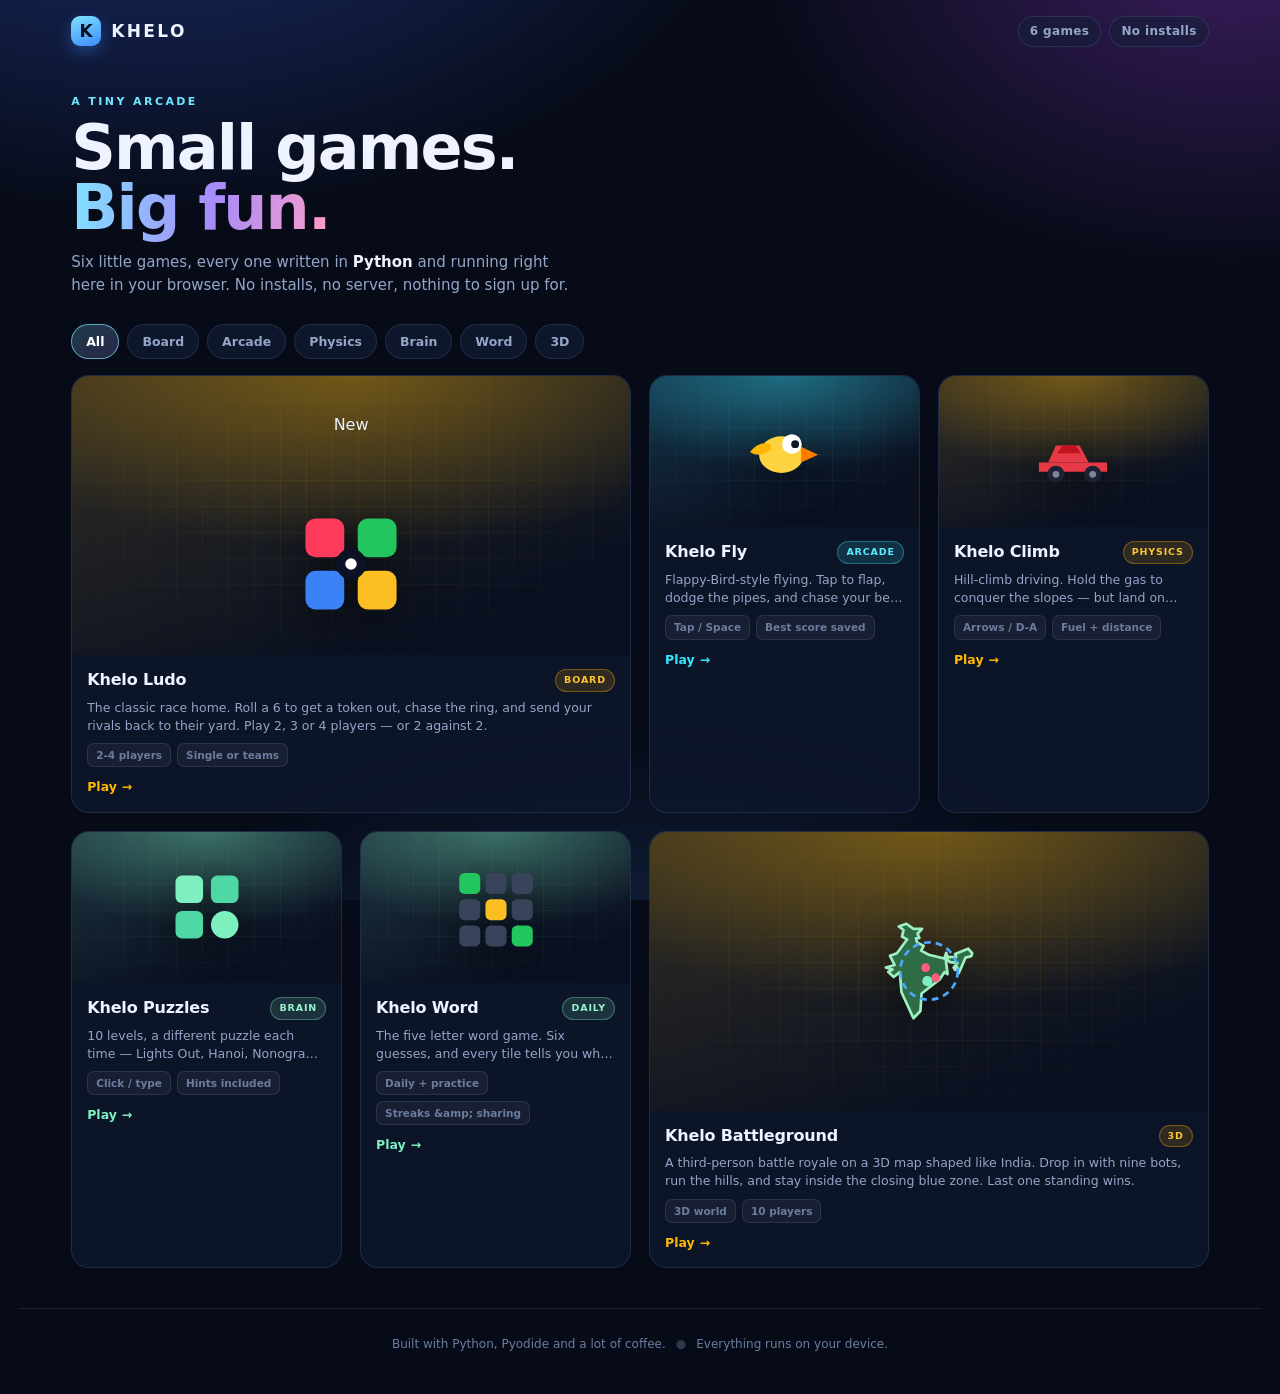
==== commit 1ca40b52: "Front page: a New badge, a favicon, a soft glow behind each piece, and fallbacks for phones that can" ====
--- a/index.html
+++ b/index.html
@@ -6,6 +6,7 @@
   <meta name="theme-color" content="#070b18">
   <meta name="description" content="Khelo - six little browser games, every one written in Python and running right here.">
   <title>Khelo - Play Python Games</title>
+  <link rel="icon" href="data:image/svg+xml,%3Csvg xmlns='http://www.w3.org/2000/svg' viewBox='0 0 32 32'%3E%3Crect width='32' height='32' rx='9' fill='%237fe3ff'/%3E%3Ctext x='16' y='23' font-family='system-ui,sans-serif' font-size='20' font-weight='900' text-anchor='middle' fill='%2306101f'%3EK%3C/text%3E%3C/svg%3E">
   <link rel="stylesheet" href="style.css">
 </head>
 <body>
@@ -45,6 +46,7 @@
          style="--accent:#ffb703;--i:0">
         <div class="art" aria-hidden="true">
           <span class="art-grid"></span>
+          <span class="fresh">New</span>
           <span class="art-icon"><svg viewBox="0 0 64 64"> <rect x="5" y="5" width="23" height="23" rx="6" fill="#ff3b5c"/> <rect x="36" y="5" width="23" height="23" rx="6" fill="#22c55e"/> <rect x="36" y="36" width="23" height="23" rx="6" fill="#fbbf24"/> <rect x="5" y="36" width="23" height="23" rx="6" fill="#3b82f6"/> <circle cx="32" cy="32" r="9" fill="#0b1224"/> <circle cx="32" cy="32" r="3.4" fill="#ffffff"/> </svg></span>
         </div>
         <div class="body">
--- a/style.css
+++ b/style.css
@@ -1,8 +1,11 @@
 :root {
-  --ink: #eaf2ff;
-  --muted: #9fb0d4;
-  --panel: rgba(18, 28, 56, 0.72);
-  --line: rgba(140, 180, 255, 0.16);
+  --ink: #eef3ff;
+  --muted: #94a6c8;
+  --dim: #6b7c9e;
+  --line: rgba(140, 180, 255, 0.14);
+  --card: rgba(16, 24, 46, 0.72);
+  --radius: 18px;
+  --pad: clamp(16px, 4vw, 56px);
 }
 
 * { box-sizing: border-box; }
@@ -10,31 +13,33 @@
 html, body { margin: 0; }
 
 body {
-  min-height: 100%;
+  min-height: 100vh;
   background:
-    radial-gradient(900px 600px at 15% -10%, #1d2f6b 0%, transparent 60%),
-    radial-gradient(800px 600px at 95% 0%, #3a1d5e 0%, transparent 55%),
+    radial-gradient(1000px 620px at 12% -12%, #1b2f6d 0%, transparent 62%),
+    radial-gradient(820px 560px at 96% -4%, #3a1d5e 0%, transparent 58%),
     #070b18;
   color: var(--ink);
   font-family: system-ui, -apple-system, "Segoe UI", Roboto, sans-serif;
-  line-height: 1.5;
+  line-height: 1.55;
   overflow-x: hidden;
+  -webkit-font-smoothing: antialiased;
 }
 
 .glow {
   position: fixed;
   inset: 0;
   pointer-events: none;
-  background: radial-gradient(600px 300px at 50% 120%, rgba(80, 160, 255, 0.18), transparent 70%);
-}
-
-/* ---- top bar ---- */
-.topbar {
-  display: flex;
-  align-items: center;
-  gap: 16px;
-  padding: 22px clamp(18px, 5vw, 64px);
-  max-width: 1180px;
+  background: radial-gradient(700px 340px at 50% 108%, rgba(80, 160, 255, 0.16), transparent 72%);
+}
+
+/* ---------------- top bar ---------------- */
+.top {
+  display: flex;
+  align-items: center;
+  justify-content: space-between;
+  gap: 14px;
+  padding: 16px var(--pad);
+  max-width: 1240px;
   margin: 0 auto;
 }
 
@@ -42,203 +47,323 @@
   display: inline-flex;
   align-items: center;
   gap: 10px;
-  font-weight: 800;
-  letter-spacing: 2px;
-  font-size: 20px;
-  color: #fff;
+  font-weight: 900;
+  font-size: 17px;
+  letter-spacing: 0.14em;
+  color: var(--ink);
   text-decoration: none;
 }
-.brand span {
+
+.brand .mark {
   display: grid;
   place-items: center;
-  width: 34px;
-  height: 34px;
-  border-radius: 10px;
-  background: linear-gradient(135deg, #4aa8ff, #7ef0c0);
+  width: 30px;
+  height: 30px;
+  border-radius: 9px;
+  background: linear-gradient(160deg, #7fe3ff, #3b8bff);
   color: #06101f;
-  font-weight: 900;
-}
-
-.tagline { color: var(--muted); font-size: 14px; }
-
-/* ---- layout ---- */
-.wrap {
-  max-width: 1180px;
-  margin: 0 auto;
-  padding: 0 clamp(18px, 5vw, 64px) 60px;
-}
-
-.hero { padding: 30px 0 34px; }
-
-.eyebrow {
-  margin: 0 0 10px;
-  text-transform: uppercase;
-  letter-spacing: 3px;
+  font-size: 17px;
+  letter-spacing: 0;
+  box-shadow: 0 6px 16px rgba(59, 139, 255, 0.35);
+}
+
+.top-right { display: flex; gap: 8px; }
+
+.pill {
+  padding: 5px 11px;
+  border-radius: 999px;
+  border: 1px solid var(--line);
+  background: rgba(20, 30, 56, 0.6);
+  color: var(--muted);
   font-size: 12px;
   font-weight: 700;
-  color: #7ef0c0;
+  letter-spacing: 0.03em;
+}
+
+/* ---------------- hero ---------------- */
+.wrap {
+  max-width: 1240px;
+  margin: 0 auto;
+  padding: 0 var(--pad) 40px;
+}
+
+.hero { padding: clamp(10px, 3vw, 30px) 0 clamp(14px, 2vw, 22px); }
+
+.eyebrow {
+  margin: 0 0 8px;
+  font-size: 11px;
+  font-weight: 800;
+  letter-spacing: 0.22em;
+  text-transform: uppercase;
+  color: #6ee7ff;
 }
 
 .hero h1 {
-  margin: 0 0 14px;
-  font-size: clamp(34px, 6vw, 58px);
-  line-height: 1.05;
-  letter-spacing: -1px;
-  background: linear-gradient(120deg, #ffffff 20%, #9fd0ff 70%, #7ef0c0);
+  margin: 0;
+  font-size: clamp(34px, 6.4vw, 62px);
+  line-height: 0.98;
+  letter-spacing: -0.03em;
+  font-weight: 900;
+}
+
+.hero h1 em {
+  font-style: normal;
+  background: linear-gradient(96deg, #7fe3ff, #a78bfa 55%, #ff9ec7);
   -webkit-background-clip: text;
   background-clip: text;
   color: transparent;
 }
 
 .lede {
-  margin: 0;
-  max-width: 620px;
-  font-size: 17px;
+  margin: 12px 0 0;
+  max-width: 54ch;
   color: var(--muted);
-}
-.lede strong { color: #cfe6ff; font-weight: 700; }
-
-/* ---- cards ---- */
+  font-size: clamp(13px, 1.5vw, 15px);
+}
+
+.lede b { color: var(--ink); font-weight: 700; }
+
+/* ---------------- filters ---------------- */
+.filters {
+  display: flex;
+  gap: 8px;
+  overflow-x: auto;
+  padding: 4px 0 16px;
+  scrollbar-width: none;
+}
+.filters::-webkit-scrollbar { display: none; }
+
+.chip {
+  flex: 0 0 auto;
+  padding: 7px 14px;
+  border-radius: 999px;
+  border: 1px solid var(--line);
+  background: rgba(18, 28, 52, 0.7);
+  color: var(--muted);
+  font: inherit;
+  font-size: 12.5px;
+  font-weight: 700;
+  cursor: pointer;
+  transition: color .15s ease, border-color .15s ease, background .15s ease;
+}
+
+.chip:hover { color: var(--ink); border-color: rgba(140, 190, 255, 0.4); }
+
+.chip.is-on {
+  background: linear-gradient(150deg, rgba(110, 231, 255, 0.22), rgba(167, 139, 250, 0.22));
+  border-color: rgba(126, 227, 255, 0.65);
+  color: #fff;
+}
+
+/* ---------------- the grid ---------------- */
 .grid {
   display: grid;
-  grid-template-columns: repeat(auto-fit, minmax(300px, 1fr));
-  gap: 22px;
+  grid-template-columns: repeat(4, minmax(0, 1fr));
+  gap: clamp(12px, 1.5vw, 18px);
 }
 
 .card {
+  position: relative;
   display: flex;
   flex-direction: column;
-  background: var(--panel);
+  border-radius: var(--radius);
   border: 1px solid var(--line);
-  border-radius: 20px;
+  background: var(--card);
   overflow: hidden;
   text-decoration: none;
   color: inherit;
-  backdrop-filter: blur(10px);
-  transition: transform 0.18s ease, border-color 0.18s ease, box-shadow 0.18s ease;
-}
+  isolation: isolate;
+  transition: transform .18s ease, border-color .18s ease, box-shadow .18s ease;
+  animation: rise .45s cubic-bezier(.2, .8, .3, 1) backwards;
+  animation-delay: calc(var(--i, 0) * 65ms);
+}
+
+.card.wide { grid-column: span 2; }
+
+.card.is-off { display: none; }
+
+@keyframes rise {
+  from { opacity: 0; transform: translateY(14px); }
+  to   { opacity: 1; transform: none; }
+}
+
 .card:hover,
 .card:focus-visible {
-  transform: translateY(-6px);
-  border-color: var(--accent);
-  box-shadow: 0 22px 50px rgba(0, 0, 0, 0.45), 0 0 0 1px var(--accent) inset;
+  transform: translateY(-4px);
+  border-color: color-mix(in srgb, var(--accent) 55%, transparent);
+  box-shadow:
+    0 16px 38px rgba(0, 0, 0, 0.45),
+    0 0 0 1px color-mix(in srgb, var(--accent) 30%, transparent),
+    0 0 34px color-mix(in srgb, var(--accent) 18%, transparent);
   outline: none;
 }
 
-.thumb {
+/* the cover: the icon is the focal subject, on a lit stage */
+.art {
   position: relative;
-  height: 148px;
   display: grid;
   place-items: center;
+  aspect-ratio: 16 / 9;
   overflow: hidden;
-}
-.thumb::after {
-  content: "";
+  background:
+    radial-gradient(120% 100% at 50% 0%,
+      color-mix(in srgb, var(--accent) 34%, transparent) 0%,
+      transparent 62%),
+    linear-gradient(160deg,
+      color-mix(in srgb, var(--accent) 16%, #0d1428),
+      #0a1020 78%);
+}
+
+.card.wide .art { aspect-ratio: 2 / 1; }
+
+.art-grid {
   position: absolute;
   inset: 0;
-  background: radial-gradient(120px 80px at 80% 20%, rgba(255, 255, 255, 0.22), transparent 70%);
-}
-.thumb svg { width: 78px; height: 78px; display: block; filter: drop-shadow(0 8px 18px rgba(0, 0, 0, 0.45)); }
-.thumb-fly { background: linear-gradient(135deg, #123a9e, #2f7ff0 55%, #9ad7ff); }
-.thumb-climb { background: linear-gradient(135deg, #7a3b12, #d97b23 50%, #ffd28a); }
-.thumb-puzzle { background: linear-gradient(135deg, #0c5f4a, #17a880 50%, #a9f5dc); }
-.thumb-ludo { background: linear-gradient(135deg, #7a2a1a, #d97b23 45%, #ffd28a); }
-.thumb-word { background: linear-gradient(135deg, #123d34, #1f9e7a 45%, #a9f5dc); }
-.thumb-battle { background: linear-gradient(135deg, #16324f, #2f6b45 45%, #bfe8a8); }
-
-.card-body { padding: 20px 20px 22px; display: flex; flex-direction: column; gap: 12px; flex: 1; }
-
-.card-head { display: flex; align-items: center; justify-content: space-between; gap: 12px; }
-.card-head h2 { margin: 0; font-size: 22px; letter-spacing: -0.3px; }
-
-.chip {
-  font-size: 11px;
-  font-weight: 700;
-  letter-spacing: 1px;
+  background-image:
+    linear-gradient(color-mix(in srgb, var(--accent) 12%, transparent) 1px, transparent 1px),
+    linear-gradient(90deg, color-mix(in srgb, var(--accent) 12%, transparent) 1px, transparent 1px);
+  background-size: 26px 26px;
+  mask-image: radial-gradient(70% 70% at 50% 45%, #000 30%, transparent 100%);
+  -webkit-mask-image: radial-gradient(70% 70% at 50% 45%, #000 30%, transparent 100%);
+  opacity: .5;
+}
+
+.art-icon {
+  position: relative;
+  display: block;
+  width: clamp(54px, 9vw, 84px);
+  transition: transform .22s ease;
+  filter: drop-shadow(0 10px 20px rgba(0, 0, 0, 0.5));
+}
+
+.card.wide .art-icon { width: clamp(64px, 11vw, 108px); }
+
+.card:hover .art-icon { transform: scale(1.09) rotate(-3deg); }
+
+.art-icon svg { display: block; width: 100%; height: auto; }
+
+/* the text under the cover */
+.body {
+  display: flex;
+  flex-direction: column;
+  gap: 6px;
+  padding: 13px 15px 15px;
+}
+
+.head {
+  display: flex;
+  align-items: center;
+  justify-content: space-between;
+  gap: 10px;
+}
+
+.head h3 {
+  margin: 0;
+  font-size: 16px;
+  font-weight: 800;
+  letter-spacing: -0.01em;
+}
+
+.tag {
+  flex: 0 0 auto;
+  padding: 3px 8px;
+  border-radius: 999px;
+  font-size: 9.5px;
+  font-weight: 800;
+  letter-spacing: 0.09em;
   text-transform: uppercase;
-  padding: 5px 10px;
-  border-radius: 999px;
-  color: #06101f;
-  background: var(--accent);
-}
-
-.card-body p { margin: 0; color: var(--muted); font-size: 15px; }
-
-.meta { display: flex; flex-wrap: wrap; gap: 8px; }
+  color: color-mix(in srgb, var(--accent) 82%, white);
+  background: color-mix(in srgb, var(--accent) 14%, transparent);
+  border: 1px solid color-mix(in srgb, var(--accent) 34%, transparent);
+}
+
+.body p {
+  margin: 0;
+  font-size: 12.5px;
+  line-height: 1.45;
+  color: var(--muted);
+  display: -webkit-box;
+  -webkit-line-clamp: 2;
+  -webkit-box-orient: vertical;
+  overflow: hidden;
+}
+
+.card.wide .body p { -webkit-line-clamp: 2; }
+
+.meta {
+  display: flex;
+  flex-wrap: wrap;
+  gap: 6px;
+  margin-top: 2px;
+}
+
 .meta span {
-  font-size: 12px;
-  color: #b9cdf0;
-  padding: 5px 10px;
-  border-radius: 999px;
-  background: rgba(255, 255, 255, 0.06);
+  padding: 3px 8px;
+  border-radius: 7px;
+  background: rgba(255, 255, 255, 0.05);
   border: 1px solid var(--line);
-}
-
-.play {
-  margin-top: auto;
-  font-weight: 700;
+  color: var(--dim);
+  font-size: 10.5px;
+  font-weight: 600;
+}
+
+.go {
+  margin-top: 4px;
+  font-size: 12.5px;
+  font-weight: 800;
   color: var(--accent);
   display: inline-flex;
   align-items: center;
-  gap: 8px;
-}
-.play b { transition: transform 0.18s ease; }
-.card:hover .play b { transform: translateX(4px); }
-
-/* ---- note ---- */
-.note {
-  margin-top: 34px;
-  padding: 22px 24px;
-  border-radius: 18px;
-  background: rgba(12, 20, 42, 0.6);
-  border: 1px solid var(--line);
-}
-.note h3 { margin: 0 0 8px; font-size: 16px; letter-spacing: 0.5px; }
-.note p { margin: 0; color: var(--muted); font-size: 15px; }
-code {
-  background: rgba(255, 255, 255, 0.08);
-  padding: 2px 6px;
-  border-radius: 6px;
+  gap: 5px;
+}
+
+.go b { transition: transform .18s ease; }
+.card:hover .go b { transform: translateX(4px); }
+
+.empty {
+  margin: 30px 0;
+  text-align: center;
+  color: var(--dim);
   font-size: 13px;
-  color: #d7e7ff;
-}
-
-/* ---- footer ---- */
+}
+
+/* ---------------- footer ---------------- */
 .foot {
   display: flex;
+  flex-wrap: wrap;
+  align-items: center;
+  justify-content: center;
   gap: 10px;
-  justify-content: center;
-  align-items: center;
-  padding: 26px;
-  color: var(--muted);
-  font-size: 13px;
-}
-.foot a { color: #9fd0ff; text-decoration: none; }
-.foot a:hover { text-decoration: underline; }
-
-/* ---- small screens / phones ---- */
-@media (max-width: 720px) {
-  .topbar { padding: 16px clamp(14px, 5vw, 24px); gap: 10px; }
-  .tagline { display: none; }
-  .wrap { padding: 0 clamp(14px, 5vw, 24px) 40px; }
-  .hero { padding: 18px 0 26px; }
-  .lede { font-size: 16px; }
-  .grid { gap: 16px; grid-template-columns: 1fr; }
-  .card-body { padding: 16px 16px 18px; gap: 10px; }
-  .card-head h2 { font-size: 20px; }
-  .thumb { height: 140px; }
-  .foot { padding: 20px 16px calc(24px + env(safe-area-inset-bottom)); flex-wrap: wrap; }
-}
-
-@media (max-width: 420px) {
-  .hero h1 { font-size: clamp(28px, 9vw, 38px); }
-  .lede { font-size: 15px; }
-  .eyebrow { letter-spacing: 2px; font-size: 11px; }
-  .thumb { height: 120px; }
-  .thumb svg { width: 64px; height: 64px; }
-}
-
-/* a little breathing room under the notch / home bar */
-@supports (padding: env(safe-area-inset-top)) {
-  .topbar { padding-top: calc(22px + env(safe-area-inset-top)); }
-}
+  padding: 26px var(--pad) 40px;
+  color: var(--dim);
+  font-size: 12px;
+  border-top: 1px solid var(--line);
+  max-width: 1240px;
+  margin: 0 auto;
+}
+
+.foot-dot { opacity: .4; }
+
+/* ---------------- responsive ---------------- */
+@media (max-width: 980px) {
+  .grid { grid-template-columns: repeat(2, minmax(0, 1fr)); }
+  .card.wide { grid-column: span 2; }
+  .hide-sm { display: none; }
+}
+
+@media (max-width: 560px) {
+  .grid { grid-template-columns: minmax(0, 1fr); }
+  .card.wide { grid-column: span 1; }
+  .card.wide .art { aspect-ratio: 16 / 9; }
+  .hero h1 { font-size: clamp(32px, 11vw, 44px); }
+  .top { padding-top: 12px; }
+}
+
+/* ---------------- motion off ---------------- */
+@media (prefers-reduced-motion: reduce) {
+  .card { animation: none; }
+  .card, .card .art-icon, .go b { transition: none; }
+  .card:hover { transform: none; }
+  .card:hover .art-icon { transform: none; }
+  .card:hover .go b { transform: none; }
+}
